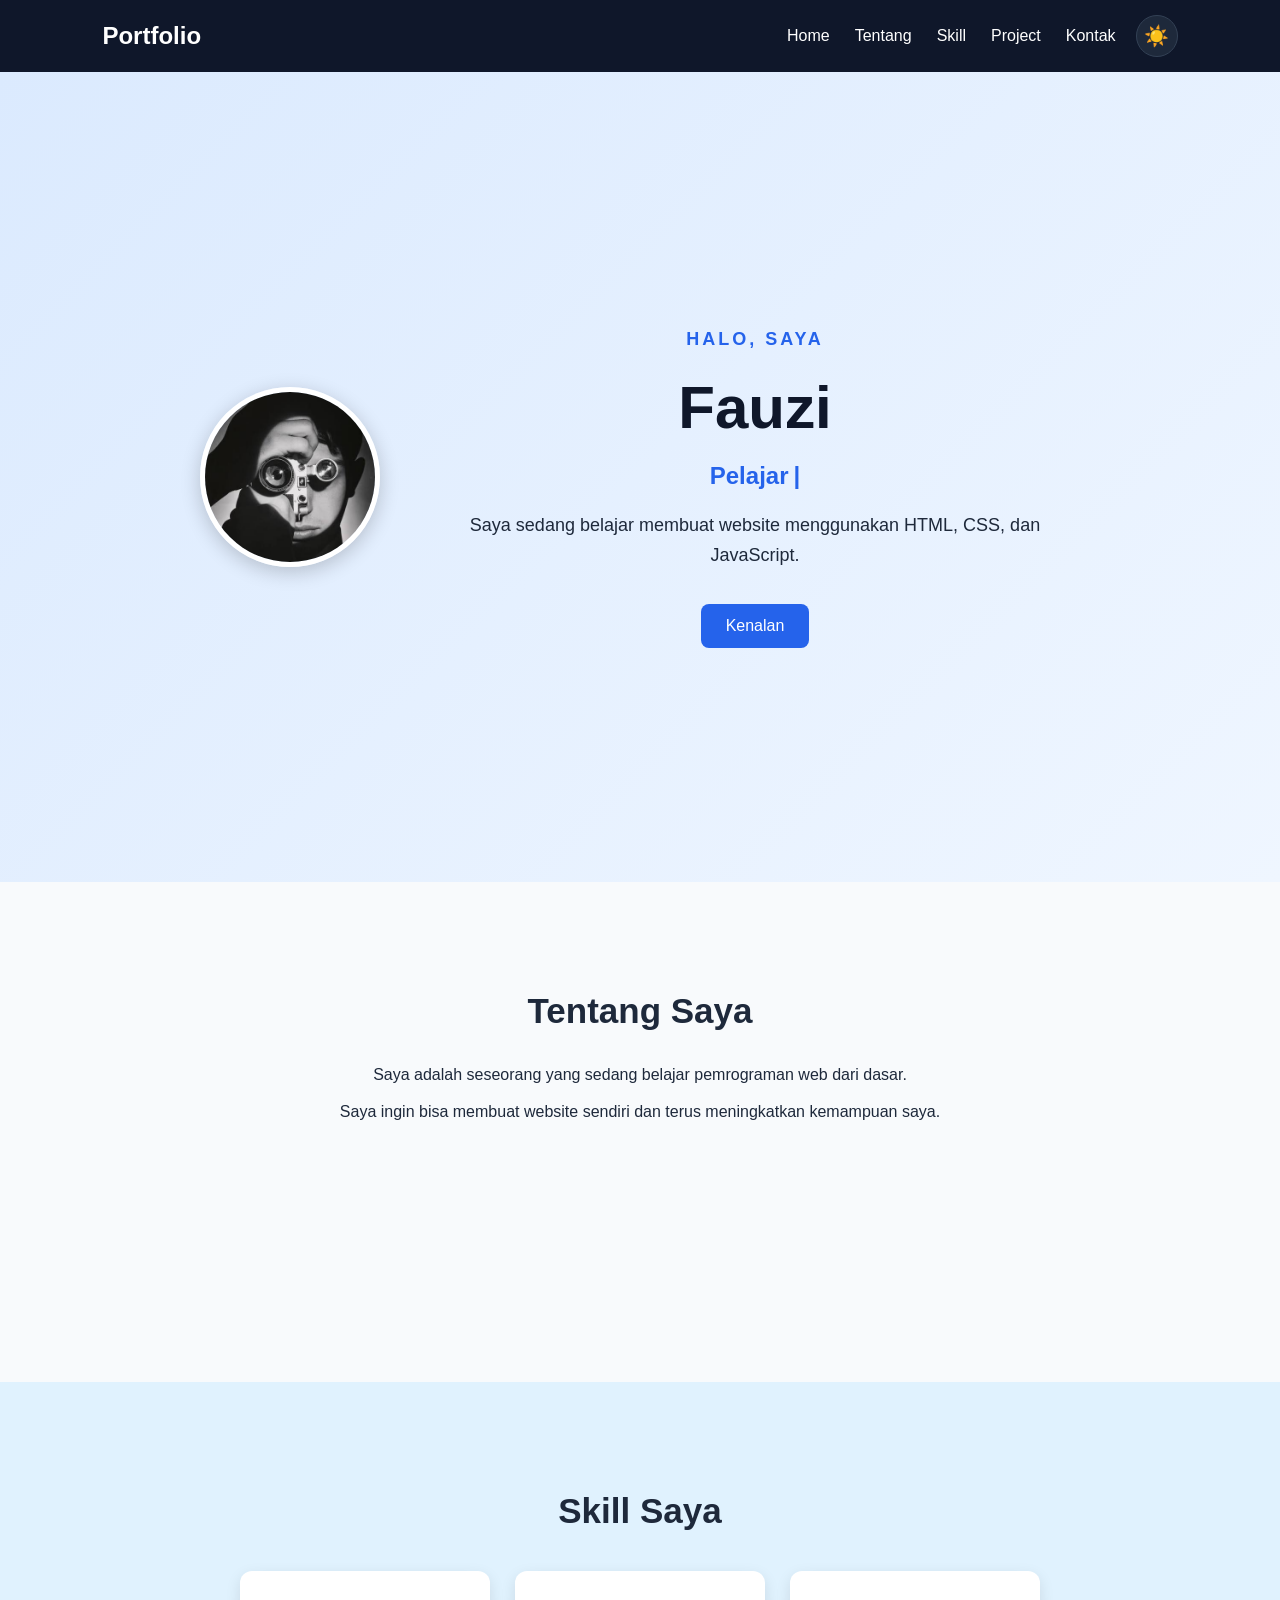
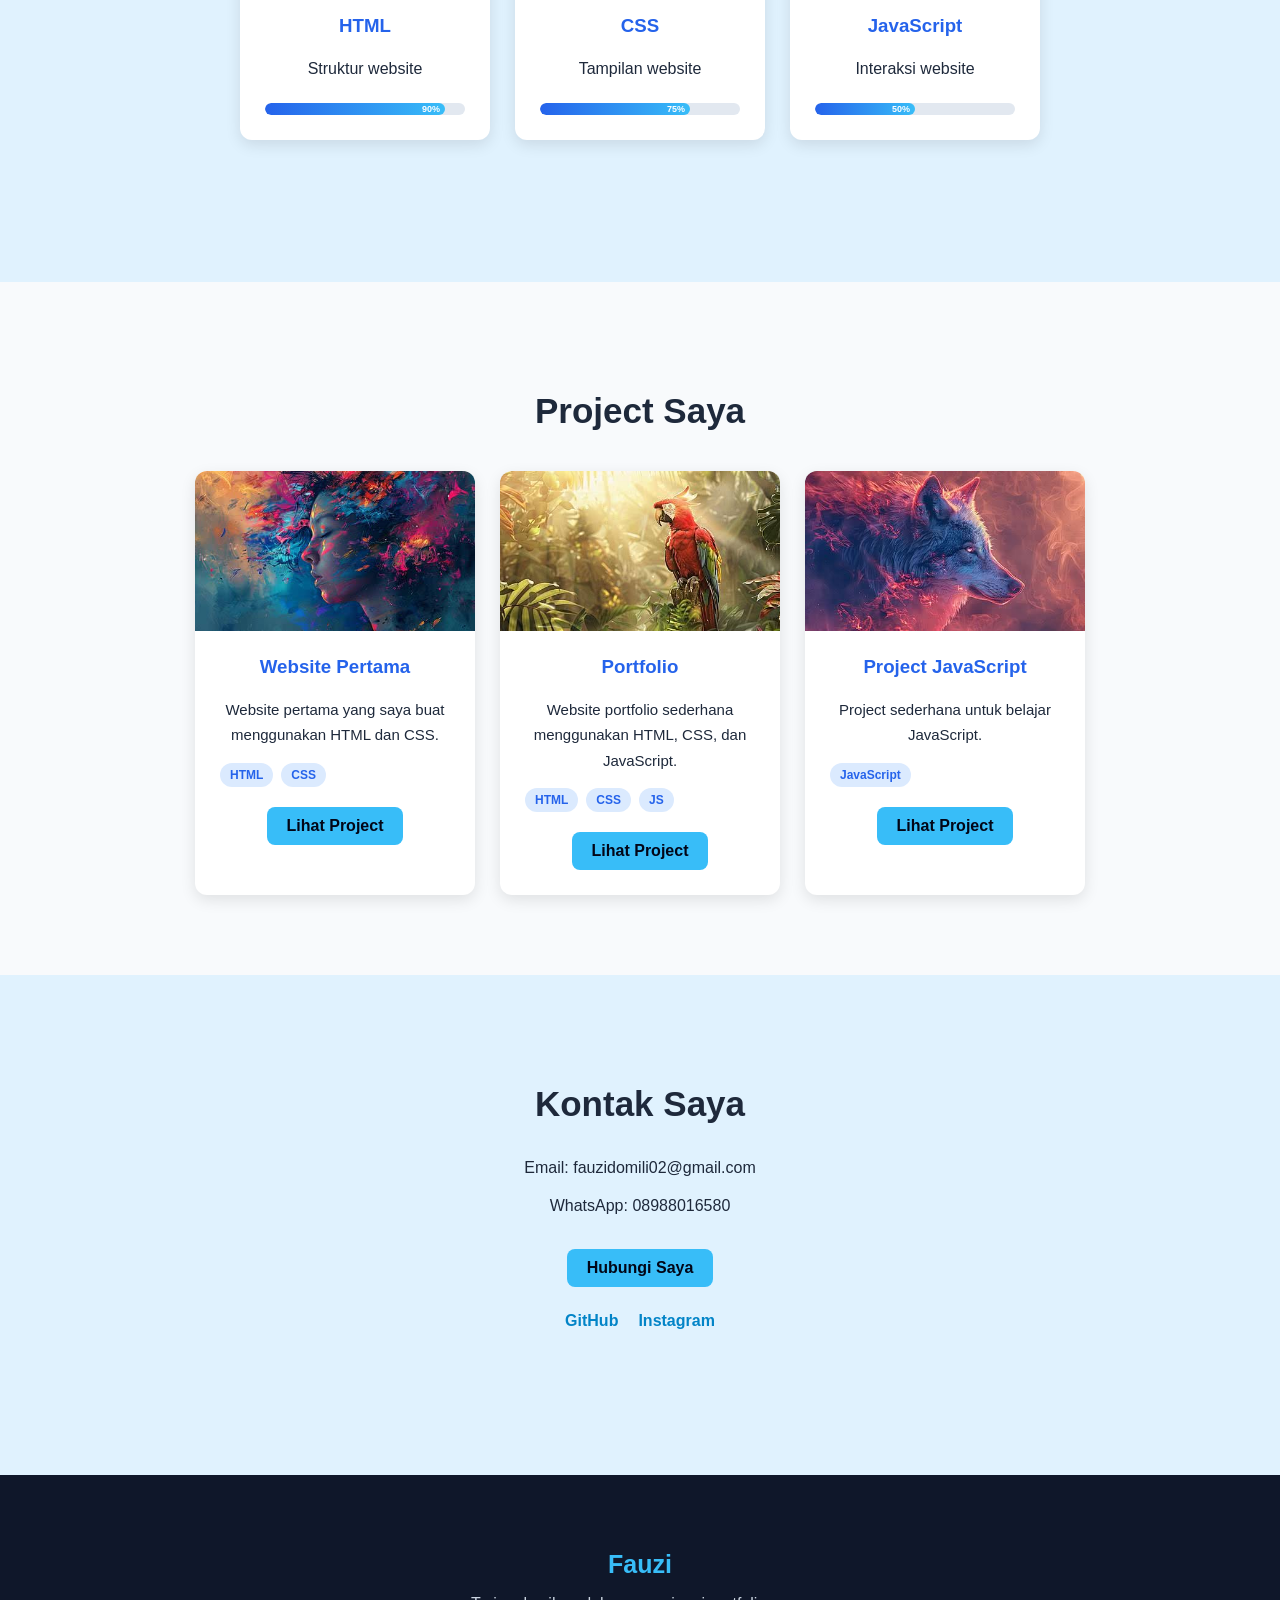
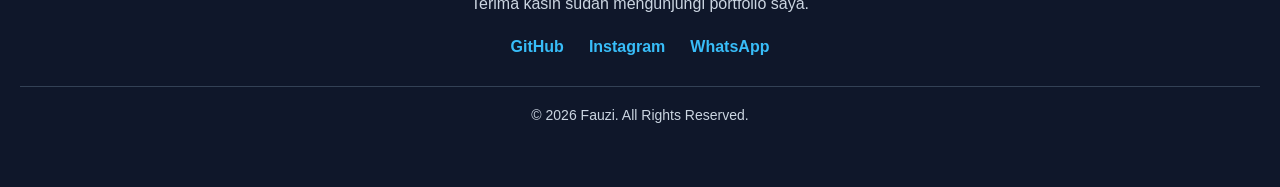
==== index.html @ 61186e42 "Add files via upload" ====
<!DOCTYPE html>
<html lang="id">

<head>
    <meta charset="UTF-8">
    <meta name="viewport" content="width=device-width, initial-scale=1.0">

    <title>Portfolio Saya</title>

    <link rel="stylesheet" href="style.css">
</head>

<body>

    <!-- NAVBAR -->
   <nav>

    <h2>Portfolio</h2>

    <div class="nav-right">

        <div class="menu" id="menu">
    <a href="#home" onclick="closeMenu()">Home</a>
    <a href="#tentang" onclick="closeMenu()">Tentang</a>
    <a href="#skill" onclick="closeMenu()">Skill</a>
    <a href="#project" onclick="closeMenu()">Project</a>
    <a href="#kontak" onclick="closeMenu()">Kontak</a>
</div>

        <button class="theme-toggle" onclick="toggleTheme()">
            ☀️
        </button>

        <button class="menu-toggle" onclick="toggleMenu()">
            ☰
        </button>

    </div>

</nav>

    <!-- HOME -->
    <section id="home" class="hero">

        <img 
    src="foto.jpg"
    alt="Foto Profil"
    class="profile-img"
>


        <div class="hero-text">

            <p class="hello">HALO, SAYA</p>

            <h1>Fauzi</h1>

            <h2>
                <span id="typing"></span>
            </h2>

            <p>
                Saya sedang belajar membuat website
                menggunakan HTML, CSS, dan JavaScript.
            </p>

            <button onclick="sapa()">
                Kenalan
            </button>

        </div>

    </section>


    <!-- TENTANG -->
    <section id="tentang" class="section">

        <h2>Tentang Saya</h2>

        <p>
            Saya adalah seseorang yang sedang belajar
            pemrograman web dari dasar.
        </p>

        <p>
            Saya ingin bisa membuat website sendiri
            dan terus meningkatkan kemampuan saya.
        </p>

    </section>


    <!-- SKILL -->
    <section id="skill" class="section skill-section">

    <h2>Skill Saya</h2>

    <div class="skills">

        <div class="skill">
            <h3>HTML</h3>
            <p>Struktur website</p>

            <div class="skill-bar">
                <div class="skill-progress html">
                    90%
                </div>
            </div>
        </div>


        <div class="skill">
            <h3>CSS</h3>
            <p>Tampilan website</p>

            <div class="skill-bar">
                <div class="skill-progress css">
                    75%
                </div>
            </div>
        </div>


        <div class="skill">
            <h3>JavaScript</h3>
            <p>Interaksi website</p>

            <div class="skill-bar">
                <div class="skill-progress javascript">
                    50%
                </div>
            </div>
        </div>

    </div>

</section>


    <!-- PROJECT -->

<section id="project" class="section project-section">

    <h2>Project Saya</h2>

    <div class="projects">

        <!-- PROJECT 1 -->
        <div class="project">

            <div class="project-image">
                <img src="project1.jpg" alt="Website Pertama">
            </div>

            <div class="project-content">

                <h3>Website Pertama</h3>

                <p>
                    Website pertama yang saya buat
                    menggunakan HTML dan CSS.
                </p>

                <div class="project-tags">
                    <span>HTML</span>
                    <span>CSS</span>
                </div>

                <a href="project1.html" class="project-btn">
                    Lihat Project
                </a>

            </div>

        </div>


        <!-- PROJECT 2 -->
        <div class="project">

            <div class="project-image">
                <img src="portfolio.jpg" alt="Portfolio">
            </div>

            <div class="project-content">

                <h3>Portfolio</h3>

                <p>
                    Website portfolio sederhana
                    menggunakan HTML, CSS, dan JavaScript.
                </p>

                <div class="project-tags">
                    <span>HTML</span>
                    <span>CSS</span>
                    <span>JS</span>
                </div>

                <a href="index.html" class="project-btn">
                    Lihat Project
                </a>

            </div>

        </div>


        <!-- PROJECT 3 -->
        <div class="project">

            <div class="project-image">
                <img src="javascript.jpg" alt="Project JavaScript">
            </div>

            <div class="project-content">

                <h3>Project JavaScript</h3>

                <p>
                    Project sederhana untuk belajar
                    JavaScript.
                </p>

                <div class="project-tags">
                    <span>JavaScript</span>
                </div>

                <a href="javascript.html" class="project-btn">
                    Lihat Project
                </a>

            </div>

        </div>

    </div>

</section>

    <!-- KONTAK -->
    <section id="kontak" class="section">

        <h2>Kontak Saya</h2>

        <p>Email: fauzidomili02@gmail.com</p>

        <p>WhatsApp: 08988016580</p>

        <a 
     href="https://wa.me/08988016580"
    target="_blank"
    class="project-btn"
>
    Hubungi Saya
</a>

<div class="social-links">

    <a href="https://github.com/USERNAME" target="_blank">
        GitHub
    </a>

    <a href="https://instagram.com/USERNAME" target="_blank">
        Instagram
    </a>

</div>



    </section>

<!-- FOOTER -->

<footer>

    <h3>Fauzi</h3>

    <p>
        Terima kasih sudah mengunjungi portfolio saya.
    </p>

    <div class="footer-social">

        <a href="https://github.com/USERNAME" target="_blank">
            GitHub
        </a>

        <a href="https://instagram.com/USERNAME" target="_blank">
            Instagram
        </a>

        <a href="https://wa.me/628988016580" target="_blank">
            WhatsApp
        </a>

    </div>

    <p class="copyright">
        © <span id="year"></span> Fauzi. All Rights Reserved.
    </p>

</footer>


    <script src="script.js"></script>

</body>

</html>
---- style.css ----
* {
    box-sizing: border-box;
    scroll-behavior: smooth;
}

body {
    margin: 0;
    font-family: Arial, sans-serif;
    color: #1e293b;
    background: #f8fafc;
    transition: 0.3s ease;
}


/* =========================
   NAVBAR
========================= */

nav {
    position: sticky;
    top: 0;
    z-index: 1000;

    display: flex;
    justify-content: space-between;
    align-items: center;

    padding: 15px 8%;

    background: #0f172a;
}

nav h2 {
    margin: 0;
    color: white;
}

.nav-right {
    display: flex;
    align-items: center;
    gap: 20px;
}

.menu {
    display: flex;
    gap: 25px;
}

.menu a {
    color: white;
    text-decoration: none;
    transition: 0.3s;
}

.menu a:hover {
    color: #60a5fa;
}


/* =========================
   MENU MOBILE
========================= */

.menu-toggle {
    display: none;

    padding: 5px 10px;
    margin: 0;

    border: none;

    background: transparent;
    color: white;

    font-size: 28px;

    cursor: pointer;
}

.menu-toggle:hover {
    background: transparent;
    transform: none;
}


/* =========================
   THEME BUTTON
========================= */

.theme-toggle {
    display: flex;

    align-items: center;
    justify-content: center;

    width: 42px;
    height: 42px;

    padding: 0;
    margin: 0;

    border: 1px solid #334155;
    border-radius: 50%;

    background: #1e293b;
    color: white;

    font-size: 20px;

    cursor: pointer;

    transition: 0.3s;
}

.theme-toggle:hover {
    background: #334155;
    transform: rotate(20deg);
}


/* =========================
   HOME
========================= */

.hero {
    min-height: 90vh;

    display: flex;
    justify-content: center;
    align-items: center;

    text-align: center;

    padding: 60px 8%;

    background: linear-gradient(
        135deg,
        #dbeafe,
        #eff6ff
    );
}

.hero-text {
    max-width: 650px;
    padding: 20px;
}

.hello {
    color: #2563eb;

    font-weight: bold;

    letter-spacing: 3px;
}

.hero h1 {
    margin: 10px 0;

    font-size: 60px;

    color: #0f172a;
}

.hero h2 {
    color: #2563eb;
}

.hero p {
    font-size: 18px;
    line-height: 1.7;
}

.profile-img {
    width: 180px;
    height: 180px;

    margin-right: 50px;

    border-radius: 50%;

    object-fit: cover;

    border: 5px solid white;

    box-shadow:
        0 5px 20px rgba(0, 0, 0, 0.2);
}


/* TYPING */

#typing::after {
    content: "|";

    margin-left: 5px;

    color: #2563eb;

    animation: blink 0.7s infinite;
}

@keyframes blink {

    0%,
    50% {
        opacity: 1;
    }

    51%,
    100% {
        opacity: 0;
    }
}


/* =========================
   BUTTON
========================= */

.hero button {
    margin-top: 15px;

    padding: 13px 25px;

    border: none;
    border-radius: 8px;

    background: #2563eb;
    color: white;

    font-size: 16px;

    cursor: pointer;

    transition: 0.3s;
}

.hero button:hover {
    background: #1d4ed8;

    transform: translateY(-2px);
}


/* =========================
   SECTION
========================= */

.section {
    min-height: 500px;

    padding: 80px 8%;

    text-align: center;
}

.section h2 {
    margin-bottom: 30px;

    font-size: 35px;
}

.section p {
    max-width: 700px;

    margin: 10px auto;

    line-height: 1.7;
}


/* =========================
   SKILL
========================= */

.skill-section {
    background: #e0f2fe;
}

.skills {
    display: flex;

    justify-content: center;

    gap: 25px;

    margin-top: 40px;

    flex-wrap: wrap;
}

.skill {
    width: 250px;

    padding: 25px;

    background: white;

    border-radius: 12px;

    box-shadow:
        0 5px 15px rgba(0, 0, 0, 0.1);

    transition: 0.3s;
}

.skill:hover {
    transform: translateY(-8px);

    box-shadow:
        0 15px 30px rgba(37, 99, 235, 0.2);
}

.skill h3 {
    color: #2563eb;
}


/* SKILL BAR */

.skill-bar {
    width: 100%;
    height: 12px;

    margin-top: 20px;

    overflow: hidden;

    background: #e2e8f0;

    border-radius: 20px;
}

.skill-progress {
    height: 100%;

    display: flex;
    align-items: center;
    justify-content: flex-end;

    padding-right: 5px;

    border-radius: 20px;

    background: linear-gradient(
        90deg,
        #2563eb,
        #38bdf8
    );

    color: white;

    font-size: 9px;
    font-weight: bold;
}

.skill-progress.html {
    width: 90%;
}

.skill-progress.css {
    width: 75%;
}

.skill-progress.javascript {
    width: 50%;
}


/* =========================
   PROJECT
========================= */

.project-section {
    background: #f8fafc;
}

.projects {
    display: flex;

    justify-content: center;

    gap: 25px;

    margin-top: 40px;

    flex-wrap: wrap;
}

.project {
    width: 280px;

    overflow: hidden;

    background: white;

    border-radius: 12px;

    box-shadow:
        0 5px 15px rgba(0, 0, 0, 0.1);

    transition: 0.3s;
}

.project:hover {
    transform: translateY(-8px);

    box-shadow:
        0 10px 25px rgba(0, 0, 0, 0.15);
}


/* PROJECT IMAGE */

.project-image {
    width: 100%;
    height: 160px;

    overflow: hidden;
}

.project-image img {
    width: 100%;
    height: 100%;

    object-fit: cover;

    transition: 0.4s;
}

.project:hover .project-image img {
    transform: scale(1.08);
}


/* PROJECT CONTENT */

.project-content {
    padding: 25px;
}

.project-content h3 {
    margin-top: 0;

    color: #2563eb;
}

.project-content p {
    font-size: 15px;
}


/* PROJECT TAG */

.project-tags {
    display: flex;

    flex-wrap: wrap;

    gap: 8px;

    margin-top: 15px;
}

.project-tags span {
    padding: 5px 10px;

    background: #dbeafe;

    color: #2563eb;

    border-radius: 20px;

    font-size: 12px;

    font-weight: bold;
}


/* PROJECT BUTTON */

.project-btn {
    display: inline-block;

    margin-top: 20px;

    padding: 10px 20px;

    background: #38bdf8;

    color: #020617;

    text-decoration: none;

    border-radius: 8px;

    font-weight: bold;

    transition: 0.3s;
}

.project-btn:hover {
    background: #0ea5e9;

    transform: translateY(-3px);
}


/* =========================
   KONTAK
========================= */

#kontak {
    background: #e0f2fe;
}

.social-links {
    display: flex;

    justify-content: center;

    gap: 20px;

    margin-top: 25px;
}

.social-links a {
    color: #0284c7;

    text-decoration: none;

    font-weight: bold;

    transition: 0.3s;
}

.social-links a:hover {
    color: #0f172a;
}


/* =========================
   FOOTER
========================= */

footer {
    padding: 50px 20px;

    text-align: center;

    background: #0f172a;

    color: white;
}

footer h3 {
    margin-bottom: 10px;

    color: #38bdf8;

    font-size: 25px;
}

footer p {
    color: #cbd5e1;
}

.footer-social {
    display: flex;

    justify-content: center;

    gap: 25px;

    margin: 25px 0;
}

.footer-social a {
    color: #38bdf8;

    text-decoration: none;

    font-weight: bold;

    transition: 0.3s;
}

.footer-social a:hover {
    color: white;
}

.copyright {
    margin-top: 30px;

    padding-top: 20px;

    border-top: 1px solid #334155;

    font-size: 14px;
}


/* =========================
   ANIMASI SCROLL
========================= */

.section,
.project,
.skill {
    opacity: 0;

    transform: translateY(40px);

    transition:
        opacity 0.8s ease,
        transform 0.8s ease;
}

.show {
    opacity: 1;

    transform: translateY(0);
}


/* =========================
   LIGHT MODE
========================= */

body.light-mode {
    background: #f8fafc;

    color: #0f172a;
}

body.light-mode nav {
    background: white;

    border-bottom: 1px solid #e2e8f0;
}

body.light-mode nav h2 {
    color: #0284c7;
}

body.light-mode .menu a {
    color: #0f172a;
}

body.light-mode .menu a:hover {
    color: #0284c7;
}

body.light-mode .hero {
    background: linear-gradient(
        135deg,
        #f8fafc,
        #e0f2fe
    );
}

body.light-mode .hero h1 {
    color: #0f172a;
}

body.light-mode .hero h2 {
    color: #0284c7;
}

body.light-mode .hero p,
body.light-mode .section p {
    color: #475569;
}

body.light-mode .skill-section,
body.light-mode #kontak {
    background: #e2e8f0;
}

body.light-mode .skill,
body.light-mode .project {
    background: white;

    color: #0f172a;
}

body.light-mode .project p {
    color: #475569;
}

body.light-mode .theme-toggle {
    color: #0f172a;

    background: #f1f5f9;

    border-color: #cbd5e1;
}


/* =========================
   MOBILE
========================= */

@media (max-width: 768px) {

    nav {
        padding: 15px 5%;
    }

    .nav-right {
        gap: 8px;
    }

    .menu-toggle {
        display: block;
    }

    .menu {
        display: none;

        position: absolute;

        top: 70px;
        left: 0;

        width: 100%;

        flex-direction: column;

        align-items: center;

        gap: 0;

        padding: 10px 0;

        background: #020617;

        border-top: 1px solid #1e293b;
    }

    .menu.active {
        display: flex;
    }

    .menu a {
        width: 100%;

        padding: 15px;

        text-align: center;
    }

    .hero {
        min-height: auto;

        flex-direction: column;

        padding: 80px 5%;
    }

    .profile-img {
        width: 150px;
        height: 150px;

        margin-right: 0;
        margin-bottom: 20px;
    }

    .hero h1 {
        font-size: 42px;
    }

    .hero h2 {
        font-size: 22px;
    }

    .hero p {
        font-size: 16px;
    }

    .section {
        padding: 70px 5%;
    }

    .section h2 {
        font-size: 30px;
    }

    .skills {
        flex-direction: column;

        align-items: center;
    }

    .skill {
        width: 90%;

        max-width: 350px;
    }

    .projects {
        flex-direction: column;

        align-items: center;
    }

    .project {
        width: 90%;

        max-width: 350px;
    }

    .project-image {
        height: 180px;
    }

    .footer-social {
        flex-wrap: wrap;
    }
}
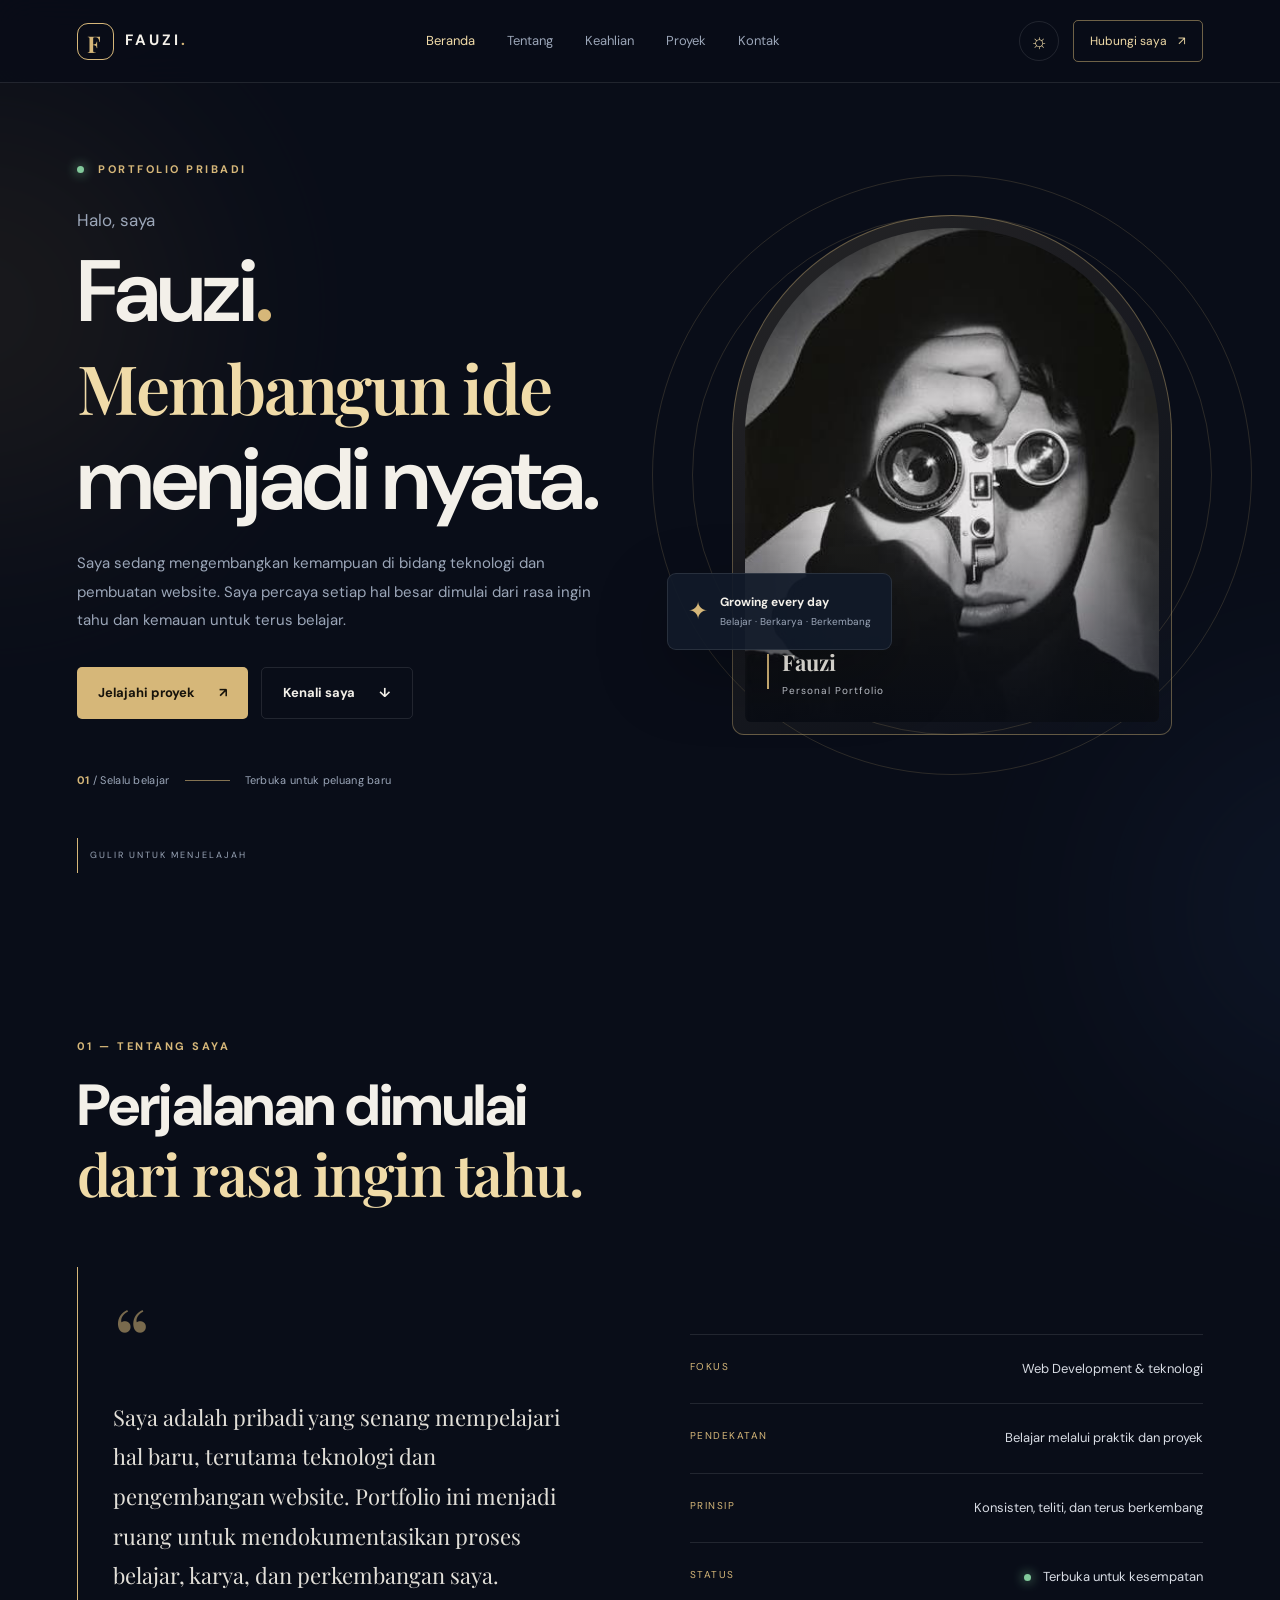
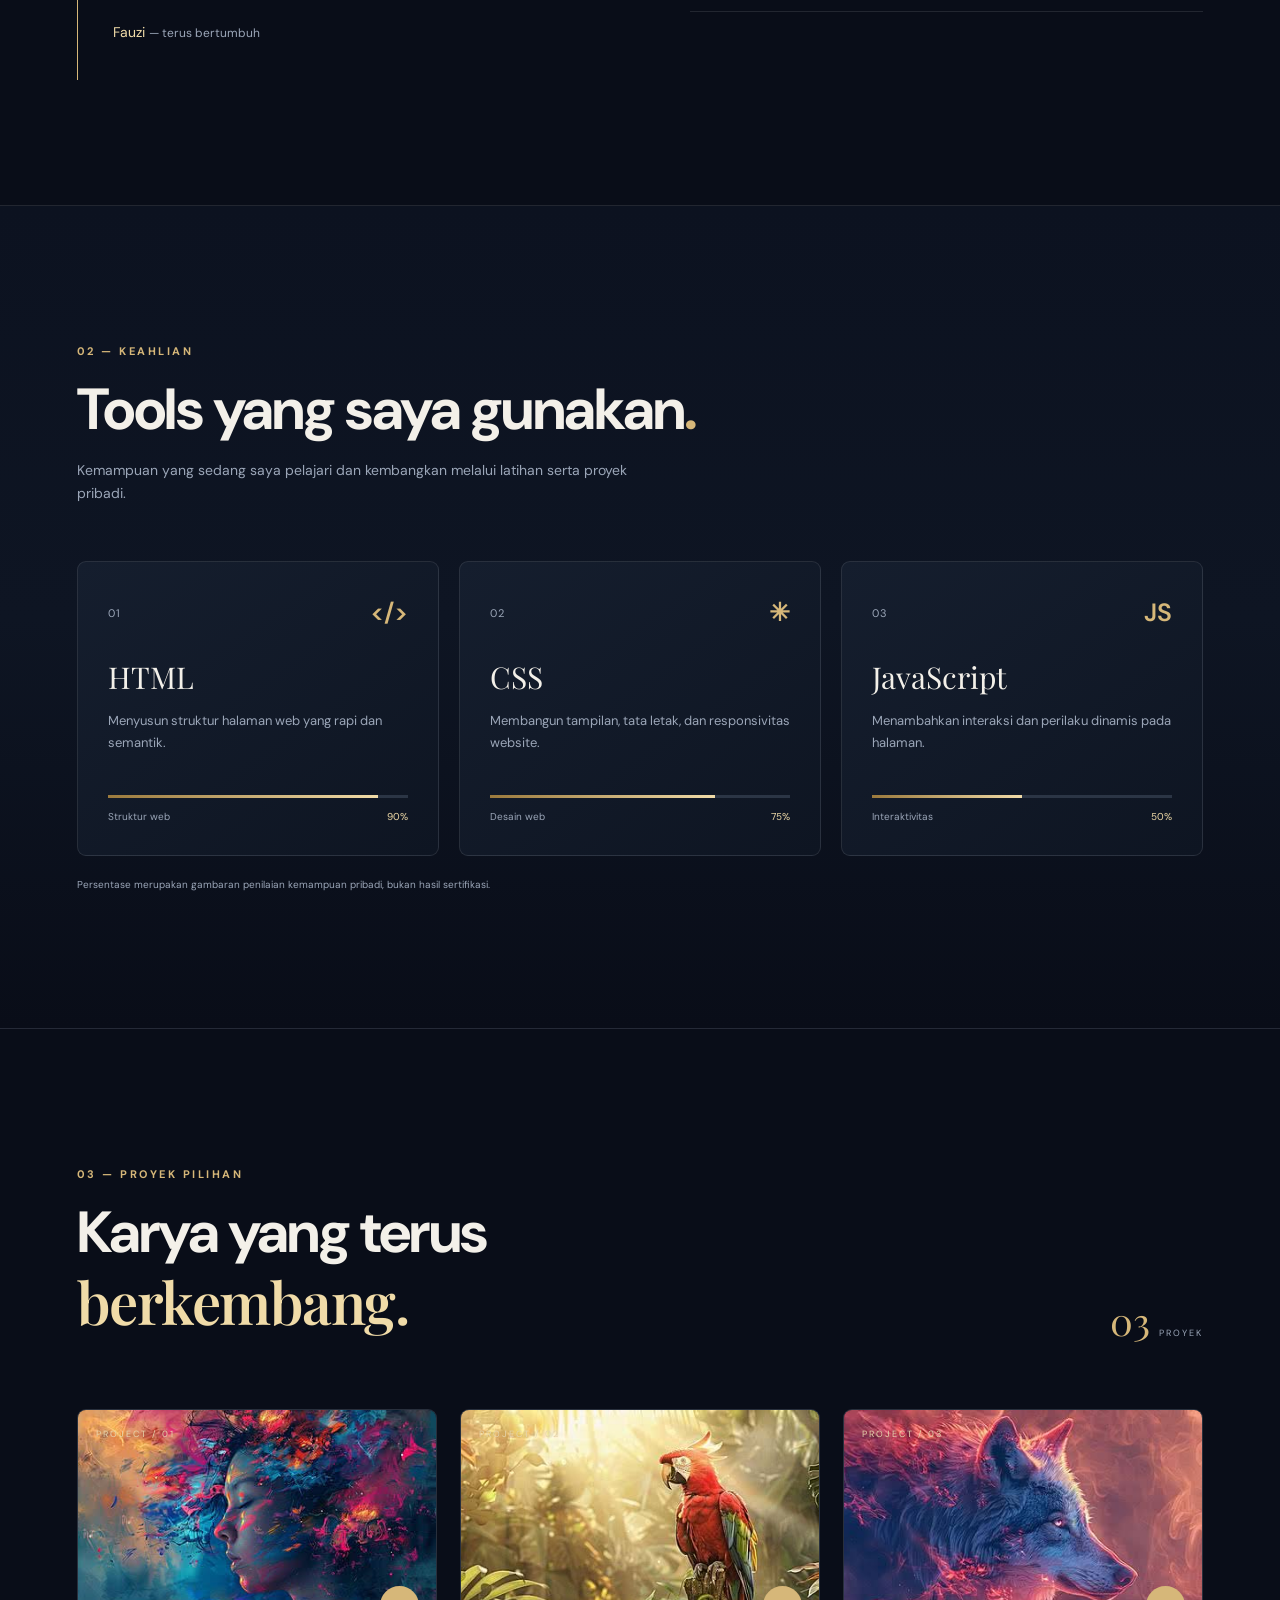
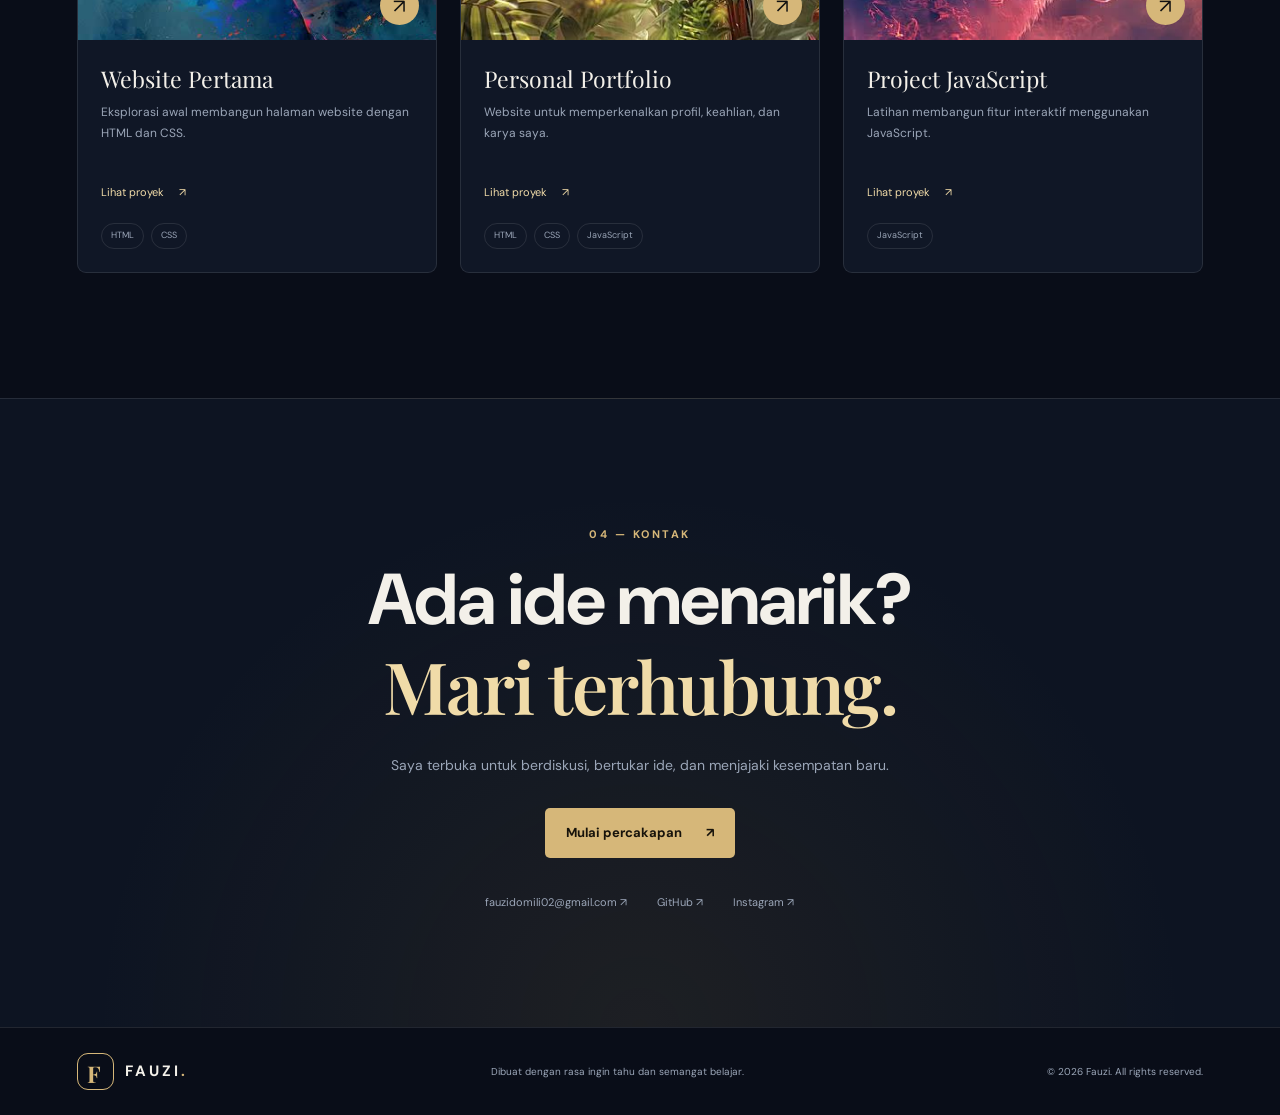
==== commit 0502da6b: "Add files via upload" ====
--- a/index.html
+++ b/index.html
@@ -1,312 +1,87 @@
-<!DOCTYPE html>
-<html lang="id">
-
-<head>
-    <meta charset="UTF-8">
-    <meta name="viewport" content="width=device-width, initial-scale=1.0">
-
-    <title>Portfolio Saya</title>
-
-    <link rel="stylesheet" href="style.css">
-</head>
-
-<body>
-
-    <!-- NAVBAR -->
-   <nav>
-
-    <h2>Portfolio</h2>
-
-    <div class="nav-right">
-
-        <div class="menu" id="menu">
-    <a href="#home" onclick="closeMenu()">Home</a>
-    <a href="#tentang" onclick="closeMenu()">Tentang</a>
-    <a href="#skill" onclick="closeMenu()">Skill</a>
-    <a href="#project" onclick="closeMenu()">Project</a>
-    <a href="#kontak" onclick="closeMenu()">Kontak</a>
-</div>
-
-        <button class="theme-toggle" onclick="toggleTheme()">
-            ☀️
-        </button>
-
-        <button class="menu-toggle" onclick="toggleMenu()">
-            ☰
-        </button>
-
-    </div>
-
-</nav>
-
-    <!-- HOME -->
-    <section id="home" class="hero">
-
-        <img 
-    src="foto.jpg"
-    alt="Foto Profil"
-    class="profile-img"
->
-
-
-        <div class="hero-text">
-
-            <p class="hello">HALO, SAYA</p>
-
-            <h1>Fauzi</h1>
-
-            <h2>
-                <span id="typing"></span>
-            </h2>
-
-            <p>
-                Saya sedang belajar membuat website
-                menggunakan HTML, CSS, dan JavaScript.
-            </p>
-
-            <button onclick="sapa()">
-                Kenalan
-            </button>
-
-        </div>
-
-    </section>
-
-
-    <!-- TENTANG -->
-    <section id="tentang" class="section">
-
-        <h2>Tentang Saya</h2>
-
-        <p>
-            Saya adalah seseorang yang sedang belajar
-            pemrograman web dari dasar.
-        </p>
-
-        <p>
-            Saya ingin bisa membuat website sendiri
-            dan terus meningkatkan kemampuan saya.
-        </p>
-
-    </section>
-
-
-    <!-- SKILL -->
-    <section id="skill" class="section skill-section">
-
-    <h2>Skill Saya</h2>
-
-    <div class="skills">
-
-        <div class="skill">
-            <h3>HTML</h3>
-            <p>Struktur website</p>
-
-            <div class="skill-bar">
-                <div class="skill-progress html">
-                    90%
-                </div>
-            </div>
-        </div>
-
-
-        <div class="skill">
-            <h3>CSS</h3>
-            <p>Tampilan website</p>
-
-            <div class="skill-bar">
-                <div class="skill-progress css">
-                    75%
-                </div>
-            </div>
-        </div>
-
-
-        <div class="skill">
-            <h3>JavaScript</h3>
-            <p>Interaksi website</p>
-
-            <div class="skill-bar">
-                <div class="skill-progress javascript">
-                    50%
-                </div>
-            </div>
-        </div>
-
-    </div>
-
-</section>
-
-
-    <!-- PROJECT -->
-
-<section id="project" class="section project-section">
-
-    <h2>Project Saya</h2>
-
-    <div class="projects">
-
-        <!-- PROJECT 1 -->
-        <div class="project">
-
-            <div class="project-image">
-                <img src="project1.jpg" alt="Website Pertama">
-            </div>
-
-            <div class="project-content">
-
-                <h3>Website Pertama</h3>
-
-                <p>
-                    Website pertama yang saya buat
-                    menggunakan HTML dan CSS.
-                </p>
-
-                <div class="project-tags">
-                    <span>HTML</span>
-                    <span>CSS</span>
-                </div>
-
-                <a href="project1.html" class="project-btn">
-                    Lihat Project
-                </a>
-
-            </div>
-
-        </div>
-
-
-        <!-- PROJECT 2 -->
-        <div class="project">
-
-            <div class="project-image">
-                <img src="portfolio.jpg" alt="Portfolio">
-            </div>
-
-            <div class="project-content">
-
-                <h3>Portfolio</h3>
-
-                <p>
-                    Website portfolio sederhana
-                    menggunakan HTML, CSS, dan JavaScript.
-                </p>
-
-                <div class="project-tags">
-                    <span>HTML</span>
-                    <span>CSS</span>
-                    <span>JS</span>
-                </div>
-
-                <a href="index.html" class="project-btn">
-                    Lihat Project
-                </a>
-
-            </div>
-
-        </div>
-
-
-        <!-- PROJECT 3 -->
-        <div class="project">
-
-            <div class="project-image">
-                <img src="javascript.jpg" alt="Project JavaScript">
-            </div>
-
-            <div class="project-content">
-
-                <h3>Project JavaScript</h3>
-
-                <p>
-                    Project sederhana untuk belajar
-                    JavaScript.
-                </p>
-
-                <div class="project-tags">
-                    <span>JavaScript</span>
-                </div>
-
-                <a href="javascript.html" class="project-btn">
-                    Lihat Project
-                </a>
-
-            </div>
-
-        </div>
-
-    </div>
-
-</section>
-
-    <!-- KONTAK -->
-    <section id="kontak" class="section">
-
-        <h2>Kontak Saya</h2>
-
-        <p>Email: fauzidomili02@gmail.com</p>
-
-        <p>WhatsApp: 08988016580</p>
-
-        <a 
-     href="https://wa.me/08988016580"
-    target="_blank"
-    class="project-btn"
->
-    Hubungi Saya
-</a>
-
-<div class="social-links">
-
-    <a href="https://github.com/USERNAME" target="_blank">
-        GitHub
-    </a>
-
-    <a href="https://instagram.com/USERNAME" target="_blank">
-        Instagram
-    </a>
-
-</div>
-
-
-
-    </section>
-
-<!-- FOOTER -->
-
-<footer>
-
-    <h3>Fauzi</h3>
-
-    <p>
-        Terima kasih sudah mengunjungi portfolio saya.
-    </p>
-
-    <div class="footer-social">
-
-        <a href="https://github.com/USERNAME" target="_blank">
-            GitHub
-        </a>
-
-        <a href="https://instagram.com/USERNAME" target="_blank">
-            Instagram
-        </a>
-
-        <a href="https://wa.me/628988016580" target="_blank">
-            WhatsApp
-        </a>
-
-    </div>
-
-    <p class="copyright">
-        © <span id="year"></span> Fauzi. All Rights Reserved.
-    </p>
-
-</footer>
-
-
-    <script src="script.js"></script>
-
-</body>
-
-</html>
+<!DOCTYPE html>
+<html lang="id">
+<head>
+  <meta charset="UTF-8">
+  <meta name="viewport" content="width=device-width, initial-scale=1.0">
+  <meta name="theme-color" content="#090d18">
+  <meta name="description" content="Portfolio pribadi Fauzi — profil, keterampilan, proyek, dan kontak.">
+  <title>Fauzi — Personal Portfolio</title>
+  <link rel="preconnect" href="https://fonts.googleapis.com">
+  <link rel="preconnect" href="https://fonts.gstatic.com" crossorigin>
+  <link href="https://fonts.googleapis.com/css2?family=DM+Sans:wght@400;500;600;700&family=Playfair+Display:wght@600;700&display=swap" rel="stylesheet">
+  <link rel="stylesheet" href="style.css">
+</head>
+<body>
+  <div class="ambient ambient-one"></div><div class="ambient ambient-two"></div>
+  <header class="site-header">
+    <nav class="nav container" aria-label="Navigasi utama">
+      <a class="brand" href="#home" aria-label="Fauzi, beranda"><span class="brand-mark">F</span><span>FAUZI<span class="brand-dot">.</span></span></a>
+      <div class="nav-links" id="navLinks">
+        <a href="#home">Beranda</a><a href="#about">Tentang</a><a href="#skills">Keahlian</a><a href="#projects">Proyek</a><a href="#contact">Kontak</a>
+      </div>
+      <div class="nav-actions">
+        <button class="icon-btn" id="themeToggle" aria-label="Ganti tema" title="Ganti tema">☼</button>
+        <a class="nav-cta" href="#contact">Hubungi saya <span>↗</span></a>
+        <button class="menu-toggle" id="menuToggle" aria-label="Buka menu" aria-expanded="false">☰</button>
+      </div>
+    </nav>
+  </header>
+
+  <main>
+    <section class="hero container" id="home">
+      <div class="hero-copy reveal">
+        <div class="eyebrow"><span class="status-dot"></span> PORTFOLIO PRIBADI</div>
+        <p class="intro">Halo, saya</p>
+        <h1>Fauzi<span class="accent">.</span><br><span class="serif">Membangun ide</span><br>menjadi nyata.</h1>
+        <p class="hero-description">Saya sedang mengembangkan kemampuan di bidang teknologi dan pembuatan website. Saya percaya setiap hal besar dimulai dari rasa ingin tahu dan kemauan untuk terus belajar.</p>
+        <div class="hero-buttons"><a class="btn btn-primary" href="#projects">Jelajahi proyek <span>↗</span></a><a class="btn btn-ghost" href="#about">Kenali saya <span>↓</span></a></div>
+        <div class="hero-meta"><span><b>01</b> / Selalu belajar</span><span class="meta-line"></span><span>Terbuka untuk peluang baru</span></div>
+      </div>
+      <div class="hero-visual reveal">
+        <div class="portrait-frame">
+          <div class="portrait-glow"></div>
+          <img src="foto.jpg" alt="Foto profil Fauzi" class="portrait" onerror="this.style.display='none';this.nextElementSibling.style.display='grid'">
+          <div class="portrait-placeholder"><span>F</span><small>YOUR PORTRAIT</small></div>
+          <div class="portrait-overlay"></div>
+          <div class="portrait-caption"><span class="caption-line"></span><div><strong>Fauzi</strong><small>Personal Portfolio</small></div></div>
+        </div>
+        <div class="floating-card"><span class="sparkle">✦</span><div><strong>Growing every day</strong><small>Belajar · Berkarya · Berkembang</small></div></div>
+        <div class="orbit orbit-a"></div><div class="orbit orbit-b"></div>
+      </div>
+      <a class="scroll-cue" href="#about"><span></span> GULIR UNTUK MENJELAJAH</a>
+    </section>
+
+    <section class="section container" id="about">
+      <div class="section-heading reveal"><p class="eyebrow">01 — TENTANG SAYA</p><h2>Perjalanan dimulai<br><span class="serif">dari rasa ingin tahu.</span></h2></div>
+      <div class="about-grid">
+        <div class="about-note reveal"><span class="quote-mark">“</span><p>Saya adalah pribadi yang senang mempelajari hal baru, terutama teknologi dan pengembangan website. Portfolio ini menjadi ruang untuk mendokumentasikan proses belajar, karya, dan perkembangan saya.</p><div class="signature">Fauzi <span>— terus bertumbuh</span></div></div>
+        <div class="about-details reveal"><div class="detail-row"><span class="detail-label">FOKUS</span><span>Web Development & teknologi</span></div><div class="detail-row"><span class="detail-label">PENDEKATAN</span><span>Belajar melalui praktik dan proyek</span></div><div class="detail-row"><span class="detail-label">PRINSIP</span><span>Konsisten, teliti, dan terus berkembang</span></div><div class="detail-row"><span class="detail-label">STATUS</span><span><i class="status-dot"></i> Terbuka untuk kesempatan</span></div></div>
+      </div>
+    </section>
+
+    <section class="section skills-section" id="skills"><div class="container">
+      <div class="section-heading reveal"><p class="eyebrow">02 — KEAHLIAN</p><h2>Tools yang saya gunakan<span class="accent">.</span></h2><p class="section-subtitle">Kemampuan yang sedang saya pelajari dan kembangkan melalui latihan serta proyek pribadi.</p></div>
+      <div class="skill-grid">
+        <article class="skill-card reveal"><div class="skill-top"><span class="skill-number">01</span><span class="skill-icon">&lt;/&gt;</span></div><h3>HTML</h3><p>Menyusun struktur halaman web yang rapi dan semantik.</p><div class="skill-track"><span style="width:90%"></span></div><div class="skill-foot"><span>Struktur web</span><span>90%</span></div></article>
+        <article class="skill-card reveal"><div class="skill-top"><span class="skill-number">02</span><span class="skill-icon">✳</span></div><h3>CSS</h3><p>Membangun tampilan, tata letak, dan responsivitas website.</p><div class="skill-track"><span style="width:75%"></span></div><div class="skill-foot"><span>Desain web</span><span>75%</span></div></article>
+        <article class="skill-card reveal"><div class="skill-top"><span class="skill-number">03</span><span class="skill-icon">JS</span></div><h3>JavaScript</h3><p>Menambahkan interaksi dan perilaku dinamis pada halaman.</p><div class="skill-track"><span style="width:50%"></span></div><div class="skill-foot"><span>Interaktivitas</span><span>50%</span></div></article>
+      </div>
+      <p class="skill-disclaimer">Persentase merupakan gambaran penilaian kemampuan pribadi, bukan hasil sertifikasi.</p>
+    </div></section>
+
+    <section class="section container" id="projects">
+      <div class="section-heading section-heading-row reveal"><div><p class="eyebrow">03 — PROYEK PILIHAN</p><h2>Karya yang terus<br><span class="serif">berkembang.</span></h2></div><span class="project-count">03 <i>PROYEK</i></span></div>
+      <div class="project-grid">
+        <article class="project-card reveal"><a class="project-cover cover-one" href="project1.html" aria-label="Buka Website Pertama"><img src="project1.jpg" alt="Pratinjau Website Pertama" onerror="this.style.display='none'"><span class="cover-index">PROJECT / 01</span><span class="cover-arrow">↗</span></a><div class="project-info"><div><h3>Website Pertama</h3><p>Eksplorasi awal membangun halaman website dengan HTML dan CSS.</p></div><a class="text-link" href="project1.html">Lihat proyek <span>↗</span></a><div class="tags"><span>HTML</span><span>CSS</span></div></div></article>
+        <article class="project-card reveal"><a class="project-cover cover-two" href="index.html" aria-label="Buka Portfolio"><img src="portfolio.jpg" alt="Pratinjau Portfolio" onerror="this.style.display='none'"><span class="cover-index">PROJECT / 02</span><span class="cover-arrow">↗</span></a><div class="project-info"><div><h3>Personal Portfolio</h3><p>Website untuk memperkenalkan profil, keahlian, dan karya saya.</p></div><a class="text-link" href="index.html">Lihat proyek <span>↗</span></a><div class="tags"><span>HTML</span><span>CSS</span><span>JavaScript</span></div></div></article>
+        <article class="project-card reveal"><a class="project-cover cover-three" href="javascript.html" aria-label="Buka Project JavaScript"><img src="javascript.jpg" alt="Pratinjau Project JavaScript" onerror="this.style.display='none'"><span class="cover-index">PROJECT / 03</span><span class="cover-arrow">↗</span></a><div class="project-info"><div><h3>Project JavaScript</h3><p>Latihan membangun fitur interaktif menggunakan JavaScript.</p></div><a class="text-link" href="javascript.html">Lihat proyek <span>↗</span></a><div class="tags"><span>JavaScript</span></div></div></article>
+      </div>
+    </section>
+
+    <section class="contact-section" id="contact"><div class="container contact-inner reveal"><p class="eyebrow">04 — KONTAK</p><h2>Ada ide menarik?<br><span class="serif">Mari terhubung.</span></h2><p class="contact-copy">Saya terbuka untuk berdiskusi, bertukar ide, dan menjajaki kesempatan baru.</p><a class="btn btn-primary contact-button" href="https://wa.me/628988016580" target="_blank" rel="noopener noreferrer">Mulai percakapan <span>↗</span></a><div class="contact-links"><a href="mailto:fauzidomili02@gmail.com">fauzidomili02@gmail.com ↗</a><a href="https://github.com/fauzi-02" target="_blank" rel="noopener noreferrer">GitHub ↗</a><a href="https://instagram.com/USERNAME" target="_blank" rel="noopener noreferrer">Instagram ↗</a></div></div></section>
+  </main>
+  <footer class="footer"><div class="container footer-inner"><a class="brand" href="#home"><span class="brand-mark">F</span><span>FAUZI<span class="brand-dot">.</span></span></a><p>Dibuat dengan rasa ingin tahu dan semangat belajar.</p><span class="copyright">© <span id="year"></span> Fauzi. All rights reserved.</span></div></footer>
+  <button class="back-top" id="backTop" aria-label="Kembali ke atas">↑</button>
+  <script src="script.js"></script>
+</body>
+</html>
--- a/style.css
+++ b/style.css
@@ -1,820 +1,14 @@
-* {
-    box-sizing: border-box;
-    scroll-behavior: smooth;
-}
-
-body {
-    margin: 0;
-    font-family: Arial, sans-serif;
-    color: #1e293b;
-    background: #f8fafc;
-    transition: 0.3s ease;
-}
-
-
-/* =========================
-   NAVBAR
-========================= */
-
-nav {
-    position: sticky;
-    top: 0;
-    z-index: 1000;
-
-    display: flex;
-    justify-content: space-between;
-    align-items: center;
-
-    padding: 15px 8%;
-
-    background: #0f172a;
-}
-
-nav h2 {
-    margin: 0;
-    color: white;
-}
-
-.nav-right {
-    display: flex;
-    align-items: center;
-    gap: 20px;
-}
-
-.menu {
-    display: flex;
-    gap: 25px;
-}
-
-.menu a {
-    color: white;
-    text-decoration: none;
-    transition: 0.3s;
-}
-
-.menu a:hover {
-    color: #60a5fa;
-}
-
-
-/* =========================
-   MENU MOBILE
-========================= */
-
-.menu-toggle {
-    display: none;
-
-    padding: 5px 10px;
-    margin: 0;
-
-    border: none;
-
-    background: transparent;
-    color: white;
-
-    font-size: 28px;
-
-    cursor: pointer;
-}
-
-.menu-toggle:hover {
-    background: transparent;
-    transform: none;
-}
-
-
-/* =========================
-   THEME BUTTON
-========================= */
-
-.theme-toggle {
-    display: flex;
-
-    align-items: center;
-    justify-content: center;
-
-    width: 42px;
-    height: 42px;
-
-    padding: 0;
-    margin: 0;
-
-    border: 1px solid #334155;
-    border-radius: 50%;
-
-    background: #1e293b;
-    color: white;
-
-    font-size: 20px;
-
-    cursor: pointer;
-
-    transition: 0.3s;
-}
-
-.theme-toggle:hover {
-    background: #334155;
-    transform: rotate(20deg);
-}
-
-
-/* =========================
-   HOME
-========================= */
-
-.hero {
-    min-height: 90vh;
-
-    display: flex;
-    justify-content: center;
-    align-items: center;
-
-    text-align: center;
-
-    padding: 60px 8%;
-
-    background: linear-gradient(
-        135deg,
-        #dbeafe,
-        #eff6ff
-    );
-}
-
-.hero-text {
-    max-width: 650px;
-    padding: 20px;
-}
-
-.hello {
-    color: #2563eb;
-
-    font-weight: bold;
-
-    letter-spacing: 3px;
-}
-
-.hero h1 {
-    margin: 10px 0;
-
-    font-size: 60px;
-
-    color: #0f172a;
-}
-
-.hero h2 {
-    color: #2563eb;
-}
-
-.hero p {
-    font-size: 18px;
-    line-height: 1.7;
-}
-
-.profile-img {
-    width: 180px;
-    height: 180px;
-
-    margin-right: 50px;
-
-    border-radius: 50%;
-
-    object-fit: cover;
-
-    border: 5px solid white;
-
-    box-shadow:
-        0 5px 20px rgba(0, 0, 0, 0.2);
-}
-
-
-/* TYPING */
-
-#typing::after {
-    content: "|";
-
-    margin-left: 5px;
-
-    color: #2563eb;
-
-    animation: blink 0.7s infinite;
-}
-
-@keyframes blink {
-
-    0%,
-    50% {
-        opacity: 1;
-    }
-
-    51%,
-    100% {
-        opacity: 0;
-    }
-}
-
-
-/* =========================
-   BUTTON
-========================= */
-
-.hero button {
-    margin-top: 15px;
-
-    padding: 13px 25px;
-
-    border: none;
-    border-radius: 8px;
-
-    background: #2563eb;
-    color: white;
-
-    font-size: 16px;
-
-    cursor: pointer;
-
-    transition: 0.3s;
-}
-
-.hero button:hover {
-    background: #1d4ed8;
-
-    transform: translateY(-2px);
-}
-
-
-/* =========================
-   SECTION
-========================= */
-
-.section {
-    min-height: 500px;
-
-    padding: 80px 8%;
-
-    text-align: center;
-}
-
-.section h2 {
-    margin-bottom: 30px;
-
-    font-size: 35px;
-}
-
-.section p {
-    max-width: 700px;
-
-    margin: 10px auto;
-
-    line-height: 1.7;
-}
-
-
-/* =========================
-   SKILL
-========================= */
-
-.skill-section {
-    background: #e0f2fe;
-}
-
-.skills {
-    display: flex;
-
-    justify-content: center;
-
-    gap: 25px;
-
-    margin-top: 40px;
-
-    flex-wrap: wrap;
-}
-
-.skill {
-    width: 250px;
-
-    padding: 25px;
-
-    background: white;
-
-    border-radius: 12px;
-
-    box-shadow:
-        0 5px 15px rgba(0, 0, 0, 0.1);
-
-    transition: 0.3s;
-}
-
-.skill:hover {
-    transform: translateY(-8px);
-
-    box-shadow:
-        0 15px 30px rgba(37, 99, 235, 0.2);
-}
-
-.skill h3 {
-    color: #2563eb;
-}
-
-
-/* SKILL BAR */
-
-.skill-bar {
-    width: 100%;
-    height: 12px;
-
-    margin-top: 20px;
-
-    overflow: hidden;
-
-    background: #e2e8f0;
-
-    border-radius: 20px;
-}
-
-.skill-progress {
-    height: 100%;
-
-    display: flex;
-    align-items: center;
-    justify-content: flex-end;
-
-    padding-right: 5px;
-
-    border-radius: 20px;
-
-    background: linear-gradient(
-        90deg,
-        #2563eb,
-        #38bdf8
-    );
-
-    color: white;
-
-    font-size: 9px;
-    font-weight: bold;
-}
-
-.skill-progress.html {
-    width: 90%;
-}
-
-.skill-progress.css {
-    width: 75%;
-}
-
-.skill-progress.javascript {
-    width: 50%;
-}
-
-
-/* =========================
-   PROJECT
-========================= */
-
-.project-section {
-    background: #f8fafc;
-}
-
-.projects {
-    display: flex;
-
-    justify-content: center;
-
-    gap: 25px;
-
-    margin-top: 40px;
-
-    flex-wrap: wrap;
-}
-
-.project {
-    width: 280px;
-
-    overflow: hidden;
-
-    background: white;
-
-    border-radius: 12px;
-
-    box-shadow:
-        0 5px 15px rgba(0, 0, 0, 0.1);
-
-    transition: 0.3s;
-}
-
-.project:hover {
-    transform: translateY(-8px);
-
-    box-shadow:
-        0 10px 25px rgba(0, 0, 0, 0.15);
-}
-
-
-/* PROJECT IMAGE */
-
-.project-image {
-    width: 100%;
-    height: 160px;
-
-    overflow: hidden;
-}
-
-.project-image img {
-    width: 100%;
-    height: 100%;
-
-    object-fit: cover;
-
-    transition: 0.4s;
-}
-
-.project:hover .project-image img {
-    transform: scale(1.08);
-}
-
-
-/* PROJECT CONTENT */
-
-.project-content {
-    padding: 25px;
-}
-
-.project-content h3 {
-    margin-top: 0;
-
-    color: #2563eb;
-}
-
-.project-content p {
-    font-size: 15px;
-}
-
-
-/* PROJECT TAG */
-
-.project-tags {
-    display: flex;
-
-    flex-wrap: wrap;
-
-    gap: 8px;
-
-    margin-top: 15px;
-}
-
-.project-tags span {
-    padding: 5px 10px;
-
-    background: #dbeafe;
-
-    color: #2563eb;
-
-    border-radius: 20px;
-
-    font-size: 12px;
-
-    font-weight: bold;
-}
-
-
-/* PROJECT BUTTON */
-
-.project-btn {
-    display: inline-block;
-
-    margin-top: 20px;
-
-    padding: 10px 20px;
-
-    background: #38bdf8;
-
-    color: #020617;
-
-    text-decoration: none;
-
-    border-radius: 8px;
-
-    font-weight: bold;
-
-    transition: 0.3s;
-}
-
-.project-btn:hover {
-    background: #0ea5e9;
-
-    transform: translateY(-3px);
-}
-
-
-/* =========================
-   KONTAK
-========================= */
-
-#kontak {
-    background: #e0f2fe;
-}
-
-.social-links {
-    display: flex;
-
-    justify-content: center;
-
-    gap: 20px;
-
-    margin-top: 25px;
-}
-
-.social-links a {
-    color: #0284c7;
-
-    text-decoration: none;
-
-    font-weight: bold;
-
-    transition: 0.3s;
-}
-
-.social-links a:hover {
-    color: #0f172a;
-}
-
-
-/* =========================
-   FOOTER
-========================= */
-
-footer {
-    padding: 50px 20px;
-
-    text-align: center;
-
-    background: #0f172a;
-
-    color: white;
-}
-
-footer h3 {
-    margin-bottom: 10px;
-
-    color: #38bdf8;
-
-    font-size: 25px;
-}
-
-footer p {
-    color: #cbd5e1;
-}
-
-.footer-social {
-    display: flex;
-
-    justify-content: center;
-
-    gap: 25px;
-
-    margin: 25px 0;
-}
-
-.footer-social a {
-    color: #38bdf8;
-
-    text-decoration: none;
-
-    font-weight: bold;
-
-    transition: 0.3s;
-}
-
-.footer-social a:hover {
-    color: white;
-}
-
-.copyright {
-    margin-top: 30px;
-
-    padding-top: 20px;
-
-    border-top: 1px solid #334155;
-
-    font-size: 14px;
-}
-
-
-/* =========================
-   ANIMASI SCROLL
-========================= */
-
-.section,
-.project,
-.skill {
-    opacity: 0;
-
-    transform: translateY(40px);
-
-    transition:
-        opacity 0.8s ease,
-        transform 0.8s ease;
-}
-
-.show {
-    opacity: 1;
-
-    transform: translateY(0);
-}
-
-
-/* =========================
-   LIGHT MODE
-========================= */
-
-body.light-mode {
-    background: #f8fafc;
-
-    color: #0f172a;
-}
-
-body.light-mode nav {
-    background: white;
-
-    border-bottom: 1px solid #e2e8f0;
-}
-
-body.light-mode nav h2 {
-    color: #0284c7;
-}
-
-body.light-mode .menu a {
-    color: #0f172a;
-}
-
-body.light-mode .menu a:hover {
-    color: #0284c7;
-}
-
-body.light-mode .hero {
-    background: linear-gradient(
-        135deg,
-        #f8fafc,
-        #e0f2fe
-    );
-}
-
-body.light-mode .hero h1 {
-    color: #0f172a;
-}
-
-body.light-mode .hero h2 {
-    color: #0284c7;
-}
-
-body.light-mode .hero p,
-body.light-mode .section p {
-    color: #475569;
-}
-
-body.light-mode .skill-section,
-body.light-mode #kontak {
-    background: #e2e8f0;
-}
-
-body.light-mode .skill,
-body.light-mode .project {
-    background: white;
-
-    color: #0f172a;
-}
-
-body.light-mode .project p {
-    color: #475569;
-}
-
-body.light-mode .theme-toggle {
-    color: #0f172a;
-
-    background: #f1f5f9;
-
-    border-color: #cbd5e1;
-}
-
-
-/* =========================
-   MOBILE
-========================= */
-
-@media (max-width: 768px) {
-
-    nav {
-        padding: 15px 5%;
-    }
-
-    .nav-right {
-        gap: 8px;
-    }
-
-    .menu-toggle {
-        display: block;
-    }
-
-    .menu {
-        display: none;
-
-        position: absolute;
-
-        top: 70px;
-        left: 0;
-
-        width: 100%;
-
-        flex-direction: column;
-
-        align-items: center;
-
-        gap: 0;
-
-        padding: 10px 0;
-
-        background: #020617;
-
-        border-top: 1px solid #1e293b;
-    }
-
-    .menu.active {
-        display: flex;
-    }
-
-    .menu a {
-        width: 100%;
-
-        padding: 15px;
-
-        text-align: center;
-    }
-
-    .hero {
-        min-height: auto;
-
-        flex-direction: column;
-
-        padding: 80px 5%;
-    }
-
-    .profile-img {
-        width: 150px;
-        height: 150px;
-
-        margin-right: 0;
-        margin-bottom: 20px;
-    }
-
-    .hero h1 {
-        font-size: 42px;
-    }
-
-    .hero h2 {
-        font-size: 22px;
-    }
-
-    .hero p {
-        font-size: 16px;
-    }
-
-    .section {
-        padding: 70px 5%;
-    }
-
-    .section h2 {
-        font-size: 30px;
-    }
-
-    .skills {
-        flex-direction: column;
-
-        align-items: center;
-    }
-
-    .skill {
-        width: 90%;
-
-        max-width: 350px;
-    }
-
-    .projects {
-        flex-direction: column;
-
-        align-items: center;
-    }
-
-    .project {
-        width: 90%;
-
-        max-width: 350px;
-    }
-
-    .project-image {
-        height: 180px;
-    }
-
-    .footer-social {
-        flex-wrap: wrap;
-    }
-}
+/* FAUZI — PREMIUM PORTFOLIO */
+:root{--bg:#090d18;--surface:#101726;--surface2:#141e30;--text:#f3f0e9;--muted:#9ba6b8;--line:rgba(255,255,255,.10);--gold:#d6b779;--gold2:#f0dba8;--nav:rgba(9,13,24,.82);--shadow:0 24px 70px rgba(0,0,0,.25)}
+*{box-sizing:border-box;scroll-behavior:smooth}body{margin:0;background:var(--bg);color:var(--text);font-family:"DM Sans",Arial,sans-serif;line-height:1.7;overflow-x:hidden;transition:background .3s,color .3s}a{color:inherit;text-decoration:none}button{font:inherit}.container{width:min(1160px,88%);margin:auto}.serif{font-family:"Playfair Display",Georgia,serif;font-weight:600;color:var(--gold2)}.accent{color:var(--gold)}.ambient{position:absolute;pointer-events:none;width:420px;height:420px;border-radius:50%;filter:blur(110px);opacity:.10}.ambient-one{background:#b28a45;top:100px;left:-230px}.ambient-two{background:#365a9a;right:-260px;top:700px}
+.site-header{position:sticky;top:0;z-index:50;background:var(--nav);backdrop-filter:blur(18px);border-bottom:1px solid var(--line)}.nav{height:82px;display:flex;align-items:center;justify-content:space-between;gap:25px}.brand{display:flex;align-items:center;gap:11px;font-size:15px;font-weight:700;letter-spacing:3px}.brand-mark{display:grid;place-items:center;width:37px;height:37px;border:1px solid var(--gold);color:var(--gold);font-family:"Playfair Display",serif;font-size:23px;border-radius:11px}.brand-dot{color:var(--gold)}.nav-links{display:flex;align-items:center;gap:32px}.nav-links a{font-size:13px;color:var(--muted);transition:.25s}.nav-links a:hover,.nav-links a.active{color:var(--gold2)}.nav-actions{display:flex;align-items:center;gap:14px}.icon-btn,.menu-toggle{width:40px;height:40px;border:1px solid var(--line);border-radius:50%;background:transparent;color:var(--gold2);cursor:pointer;font-size:20px}.nav-cta{font-size:12px;border:1px solid rgba(214,183,121,.5);padding:10px 16px;border-radius:5px;color:var(--gold2)}.nav-cta span{margin-left:8px}.menu-toggle{display:none}
+.hero{min-height:calc(100vh - 82px);display:grid;grid-template-columns:1.05fr .95fr;align-items:center;gap:70px;padding-top:65px;padding-bottom:100px;position:relative}.eyebrow{font-size:11px;letter-spacing:2.5px;color:var(--gold);font-weight:700}.status-dot{display:inline-block;width:7px;height:7px;background:#82c99b;border-radius:50%;margin-right:9px;box-shadow:0 0 12px #82c99b}.intro{color:var(--muted);margin:28px 0 0;font-size:17px}.hero h1{font-size:clamp(54px,6.8vw,88px);line-height:1.08;letter-spacing:-3px;margin:10px 0 22px;font-weight:600}.hero h1 .serif{font-size:clamp(42px,5.3vw,70px);letter-spacing:-2px}.hero-description{max-width:520px;color:var(--muted);font-size:15px;line-height:1.9}.hero-buttons{display:flex;gap:13px;margin-top:32px;flex-wrap:wrap}.btn{display:inline-flex;align-items:center;gap:24px;padding:14px 21px;border-radius:5px;font-size:13px;font-weight:700;transition:transform .25s,background .25s}.btn:hover{transform:translateY(-3px)}.btn-primary{background:var(--gold);color:#17130b}.btn-primary:hover{background:var(--gold2)}.btn-ghost{border:1px solid var(--line);color:var(--text)}.hero-meta{display:flex;align-items:center;gap:15px;margin-top:52px;color:var(--muted);font-size:11px;letter-spacing:.3px}.hero-meta b{color:var(--gold)}.meta-line{width:45px;height:1px;background:var(--gold);opacity:.6}
+.hero-visual{position:relative;max-width:440px;width:100%;justify-self:center}.portrait-frame{height:520px;position:relative;border-radius:220px 220px 12px 12px;border:1px solid rgba(214,183,121,.38);padding:12px;background:linear-gradient(145deg,rgba(214,183,121,.14),rgba(255,255,255,.01));overflow:hidden}.portrait-glow{position:absolute;inset:15% 10%;background:radial-gradient(ellipse,#b99a5d35,transparent 65%)}.portrait{width:100%;height:100%;object-fit:cover;border-radius:210px 210px 6px 6px;position:relative;z-index:1}.portrait-placeholder{position:absolute;inset:12px;display:none;place-content:center;text-align:center;border-radius:210px 210px 6px 6px;background:radial-gradient(ellipse at 50% 40%,#29354a,#101725 70%);color:var(--gold)}.portrait-placeholder span{font:170px "Playfair Display",serif;line-height:1}.portrait-placeholder small{letter-spacing:4px;font-size:9px;color:var(--muted)}.portrait-overlay{position:absolute;inset:12px;background:linear-gradient(transparent 60%,#070b15c9);border-radius:210px 210px 6px 6px;pointer-events:none;z-index:2}.portrait-caption{position:absolute;z-index:3;bottom:35px;left:34px;display:flex;gap:13px;align-items:center}.caption-line{height:35px;width:2px;background:var(--gold)}.portrait-caption strong,.portrait-caption small{display:block}.portrait-caption strong{font-family:"Playfair Display",serif;font-size:22px}.portrait-caption small{font-size:10px;color:#c4c8d0;letter-spacing:1px}.floating-card{position:absolute;bottom:85px;left:-65px;z-index:4;display:flex;align-items:center;gap:12px;padding:17px 20px;border:1px solid var(--line);border-radius:9px;background:#121a29eF;box-shadow:var(--shadow)}.sparkle{color:var(--gold);font-size:24px}.floating-card strong,.floating-card small{display:block}.floating-card strong{font-size:12px}.floating-card small{font-size:10px;color:var(--muted)}.orbit{position:absolute;border:1px solid rgba(214,183,121,.17);border-radius:50%;pointer-events:none}.orbit-a{width:520px;height:520px;top:0;left:-40px}.orbit-b{width:600px;height:600px;top:-40px;left:-80px}.scroll-cue{position:absolute;bottom:28px;left:0;font-size:9px;letter-spacing:2px;color:var(--muted);display:flex;align-items:center;gap:12px}.scroll-cue span{height:35px;width:1px;background:var(--gold)}
+.section{padding-top:125px;padding-bottom:125px;position:relative}.section-heading{margin-bottom:55px}.section-heading h2,.contact-inner h2{font-size:clamp(36px,4.7vw,58px);line-height:1.18;letter-spacing:-1.5px;margin:15px 0}.section-subtitle{max-width:550px;color:var(--muted);font-size:14px}.about-grid{display:grid;grid-template-columns:1fr 1fr;gap:100px;align-items:center}.about-note{position:relative;padding:35px 0 35px 35px;border-left:1px solid var(--gold)}.quote-mark{font:90px "Playfair Display",serif;color:var(--gold);opacity:.55;line-height:.8}.about-note p{font:22px/1.8 "Playfair Display",serif;color:#e2dfd8;margin:15px 0 25px}.signature{font-size:14px;color:var(--gold2)}.signature span{color:var(--muted);font-size:12px}.about-details{border-top:1px solid var(--line)}.detail-row{display:flex;justify-content:space-between;gap:20px;padding:23px 0;border-bottom:1px solid var(--line);font-size:13px}.detail-row>span:last-child{color:#d8dce4;text-align:right}.detail-label{font-size:10px;letter-spacing:1.5px;color:var(--gold)}
+.skills-section{background:linear-gradient(180deg,#0c1220,#0e1523 50%,#090d18);border-top:1px solid var(--line);border-bottom:1px solid var(--line)}.skill-grid{display:grid;grid-template-columns:repeat(3,1fr);gap:20px}.skill-card{padding:30px;background:linear-gradient(145deg,#151e2e,#0e1522);border:1px solid var(--line);border-radius:9px;transition:.3s}.skill-card:hover{transform:translateY(-6px);border-color:#b99a5d77}.skill-top{display:flex;justify-content:space-between;align-items:center}.skill-number{font-size:11px;color:var(--muted);letter-spacing:1px}.skill-icon{color:var(--gold);font-size:25px;font-weight:600}.skill-card h3{font:30px "Playfair Display",serif;margin:22px 0 5px}.skill-card p{font-size:13px;color:var(--muted);min-height:60px}.skill-track{height:3px;background:#2b3545;margin-top:25px}.skill-track span{display:block;height:100%;background:linear-gradient(90deg,#9b7a3d,var(--gold2))}.skill-foot{display:flex;justify-content:space-between;color:var(--muted);font-size:10px;margin-top:10px}.skill-foot span:last-child{color:var(--gold2)}.skill-disclaimer{font-size:10px;color:var(--muted);margin-top:20px}
+.section-heading-row{display:flex;justify-content:space-between;align-items:end}.project-count{font:38px "Playfair Display",serif;color:var(--gold);padding-bottom:8px}.project-count i{font:9px "DM Sans",sans-serif;letter-spacing:2px;color:var(--muted);font-style:normal}.project-grid{display:grid;grid-template-columns:repeat(3,1fr);gap:23px}.project-card{border:1px solid var(--line);border-radius:9px;overflow:hidden;background:var(--surface);transition:.3s}.project-card:hover{transform:translateY(-7px);border-color:#b99a5d77;box-shadow:var(--shadow)}.project-cover{height:230px;display:block;position:relative;overflow:hidden;background:radial-gradient(ellipse at 70% 20%,#4a422e,#192337 55%,#101522)}.project-cover img{width:100%;height:100%;object-fit:cover;transition:transform .5s}.project-card:hover .project-cover img{transform:scale(1.05)}.cover-two{background:radial-gradient(ellipse at 20% 80%,#344c62,#131c2b 60%)}.cover-three{background:radial-gradient(ellipse at 60% 20%,#4b3a5c,#141b2b 65%)}.cover-index{position:absolute;top:17px;left:18px;font-size:9px;letter-spacing:2px;color:#e5d4ac}.cover-arrow{position:absolute;right:17px;bottom:15px;display:grid;place-items:center;width:39px;height:39px;border-radius:50%;background:var(--gold);color:#111;font-size:20px}.project-info{padding:23px}.project-info h3{font:23px "Playfair Display",serif;margin:0 0 8px}.project-info p{font-size:12px;color:var(--muted);min-height:60px;margin:0 0 15px}.text-link{font-size:11px;color:var(--gold2);display:inline-flex;gap:15px}.tags{display:flex;gap:7px;margin-top:19px;flex-wrap:wrap}.tags span{font-size:9px;color:var(--muted);border:1px solid var(--line);padding:4px 9px;border-radius:20px}
+.contact-section{padding:115px 0;background:radial-gradient(ellipse at 50% 100%,#8a6a2b22,transparent 60%),#0d1422;border-top:1px solid var(--line);text-align:center}.contact-inner h2{font-size:clamp(43px,6vw,72px)}.contact-copy{color:var(--muted);font-size:14px;margin:20px auto 30px}.contact-button{margin-bottom:35px}.contact-links{display:flex;justify-content:center;gap:30px;flex-wrap:wrap}.contact-links a{font-size:11px;color:var(--muted);transition:.2s}.contact-links a:hover{color:var(--gold2)}.footer{border-top:1px solid var(--line);padding:25px 0}.footer-inner{display:flex;align-items:center;justify-content:space-between;gap:20px}.footer p,.copyright{font-size:10px;color:var(--muted)}.back-top{position:fixed;bottom:25px;right:25px;width:42px;height:42px;border:1px solid #d6b77977;background:#111a29;color:var(--gold2);border-radius:50%;font-size:20px;cursor:pointer;opacity:0;pointer-events:none;transform:translateY(10px);transition:.25s;z-index:20}.back-top.visible{opacity:1;pointer-events:auto;transform:translateY(0)}.reveal{opacity:0;transform:translateY(25px);transition:opacity .75s ease,transform .75s ease}.reveal.visible{opacity:1;transform:translateY(0)}
+body.light-mode{--bg:#f5f2eb;--surface:#fffdf8;--surface2:#f0eadf;--text:#202536;--muted:#6c7280;--line:rgba(28,35,49,.14);--nav:rgba(245,242,235,.88);--gold:#a47b31;--gold2:#85601f;--shadow:0 24px 60px #27304716}body.light-mode .hero-description,body.light-mode .about-note p{color:#4c5260}body.light-mode .skill-card{background:#fffdf8}body.light-mode .skill-card h3,body.light-mode .project-info h3{color:#242a39}body.light-mode .skills-section{background:#eee9df}body.light-mode .project-card{background:#fffdf8}body.light-mode .contact-section{background:#ebe5d9}body.light-mode .floating-card{background:#fffdf8}body.light-mode .portrait-placeholder{background:radial-gradient(ellipse at 50% 40%,#d8c9a7,#e9e3d7 70%)}body.light-mode .portrait-overlay{background:linear-gradient(transparent 60%,#171a2180)}
+@media(max-width:900px){.nav-links{gap:17px}.hero{gap:35px}.portrait-frame{height:440px}.floating-card{left:-30px}.about-grid{gap:45px}.project-cover{height:190px}.project-info{padding:18px}}
+@media(max-width:700px){.container{width:89%}.nav{height:70px}.menu-toggle{display:block}.nav-cta{display:none}.nav-links{display:none;position:absolute;top:70px;left:0;right:0;background:var(--bg);padding:15px 6% 22px;border-bottom:1px solid var(--line);flex-direction:column;align-items:stretch;gap:0}.nav-links.open{display:flex}.nav-links a{padding:12px 4px;border-bottom:1px solid var(--line)}.hero{grid-template-columns:1fr;gap:35px;padding-top:65px;padding-bottom:85px;min-height:auto}.hero-copy{order:1}.hero-visual{order:0;width:min(78%,330px)}.portrait-frame{height:390px}.orbit-a{width:380px;height:380px;left:-25px}.orbit-b{display:none}.floating-card{left:-35px;bottom:45px;padding:12px}.hero h1{font-size:60px}.hero h1 .serif{font-size:47px}.hero-meta{margin-top:35px;flex-wrap:wrap}.scroll-cue{bottom:20px}.section{padding-top:85px;padding-bottom:85px}.about-grid{grid-template-columns:1fr;gap:35px}.about-note{padding-left:22px}.about-note p{font-size:20px}.skill-grid,.project-grid{grid-template-columns:1fr}.skill-card{padding:25px}.skill-card p{min-height:0}.project-cover{height:230px}.section-heading-row{align-items:start}.project-count{font-size:27px}.contact-section{padding:85px 0}.contact-links{gap:15px 22px}.footer-inner{flex-wrap:wrap;justify-content:center;text-align:center}.footer-inner p{width:100%;order:3;margin:0}.copyright{width:100%}}
+@media(prefers-reduced-motion:reduce){*,*::before,*::after{scroll-behavior:auto!important;transition:none!important;animation:none!important}.reveal{opacity:1;transform:none}}
